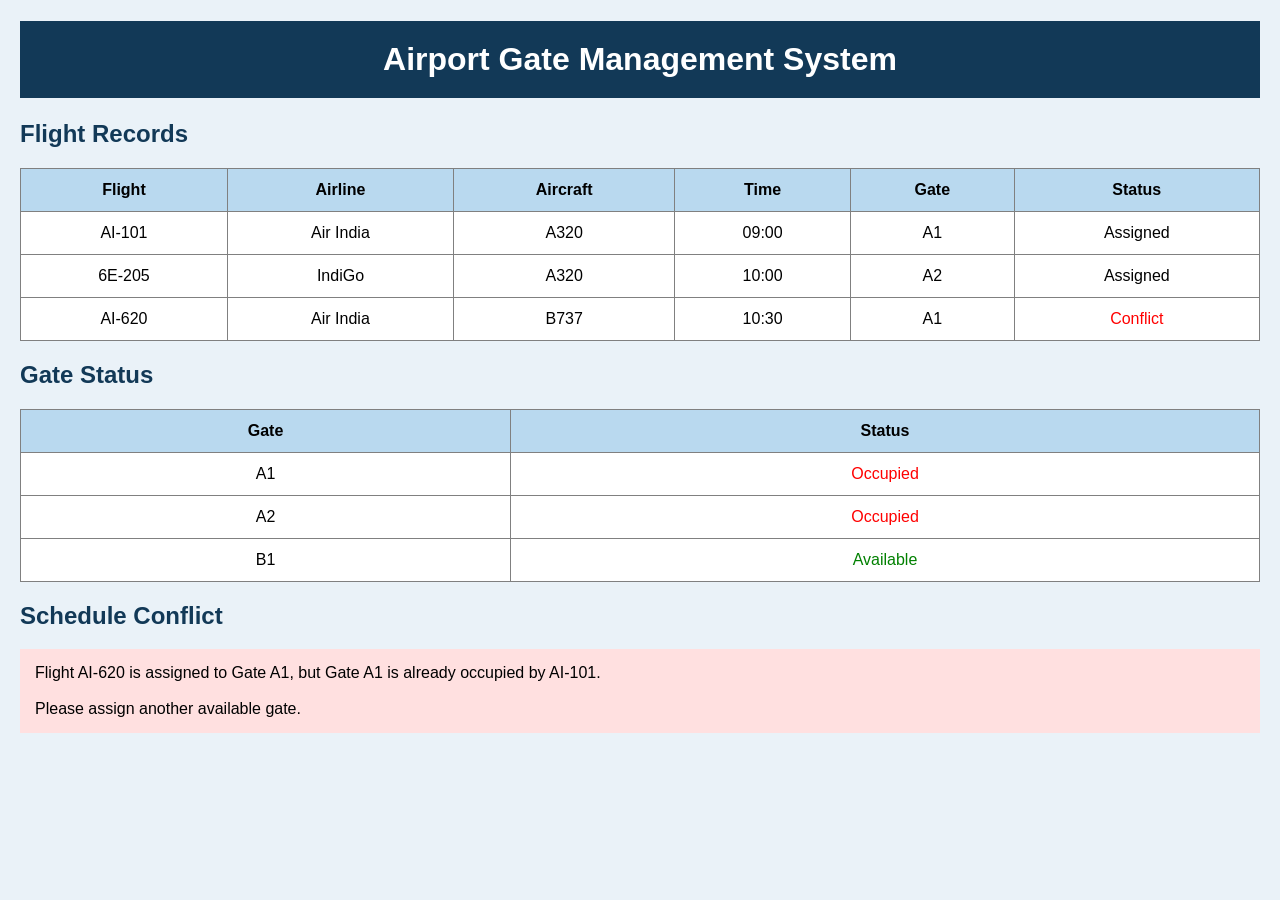
==== index.html @ 8107eac5 "Rename index1.html.html to index.html" ====
<!DOCTYPE html>
<html lang="en">
<head>
    <meta charset="UTF-8">
    <meta name="viewport" content="width=device-width, initial-scale=1.0">
    <link rel="stylesheet" href="styleproject.css">
    <title>Document</title>
</head>
<body>
    
<!DOCTYPE html>
<html>
<head>
    <title>Airport Gate Management</title>

    <style>
        body {
            font-family: Arial;
            background-color: #eaf2f8;
            margin: 20px;
        }

        h1 {
            background-color: #123957;
            color: white;
            padding: 20px;
            text-align: center;
        }

        h2 {
            color: #123957;
        }

        table {
            width: 100%;
            background-color: white;
            border-collapse: collapse;
        }

        th, td {
            padding: 12px;
            border: 1px solid gray;
            text-align: center;
        }

        th {
            background-color: #b9d9ef;
        }

        .available {
            color: green;
        }

        .occupied {
            color: red;
        }

        .alert {
            background-color: #ffe0e0;
            padding: 15px;
        }
    </style>
</head>

<body>

    <h1>Airport Gate Management System</h1>

    <h2>Flight Records</h2>

    <table>
        <tr>
            <th>Flight</th>
            <th>Airline</th>
            <th>Aircraft</th>
            <th>Time</th>
            <th>Gate</th>
            <th>Status</th>
        </tr>

        <tr>
            <td>AI-101</td>
            <td>Air India</td>
            <td>A320</td>
            <td>09:00</td>
            <td>A1</td>
            <td>Assigned</td>
        </tr>

        <tr>
            <td>6E-205</td>
            <td>IndiGo</td>
            <td>A320</td>
            <td>10:00</td>
            <td>A2</td>
            <td>Assigned</td>
        </tr>

        <tr>
            <td>AI-620</td>
            <td>Air India</td>
            <td>B737</td>
            <td>10:30</td>
            <td>A1</td>
            <td class="occupied">Conflict</td>
        </tr>
    </table>

    <h2>Gate Status</h2>

    <table>
        <tr>
            <th>Gate</th>
            <th>Status</th>
        </tr>

        <tr>
            <td>A1</td>
            <td class="occupied">Occupied</td>
        </tr>

        <tr>
            <td>A2</td>
            <td class="occupied">Occupied</td>
        </tr>

        <tr>
            <td>B1</td>
            <td class="available">Available</td>
        </tr>
    </table>

    <h2>Schedule Conflict</h2>

    <div class="alert">
        Flight AI-620 is assigned to Gate A1,
        but Gate A1 is already occupied by AI-101.

        <br><br>

        Please assign another available gate.
    </div>

</body>
</html>

</body>
</html>
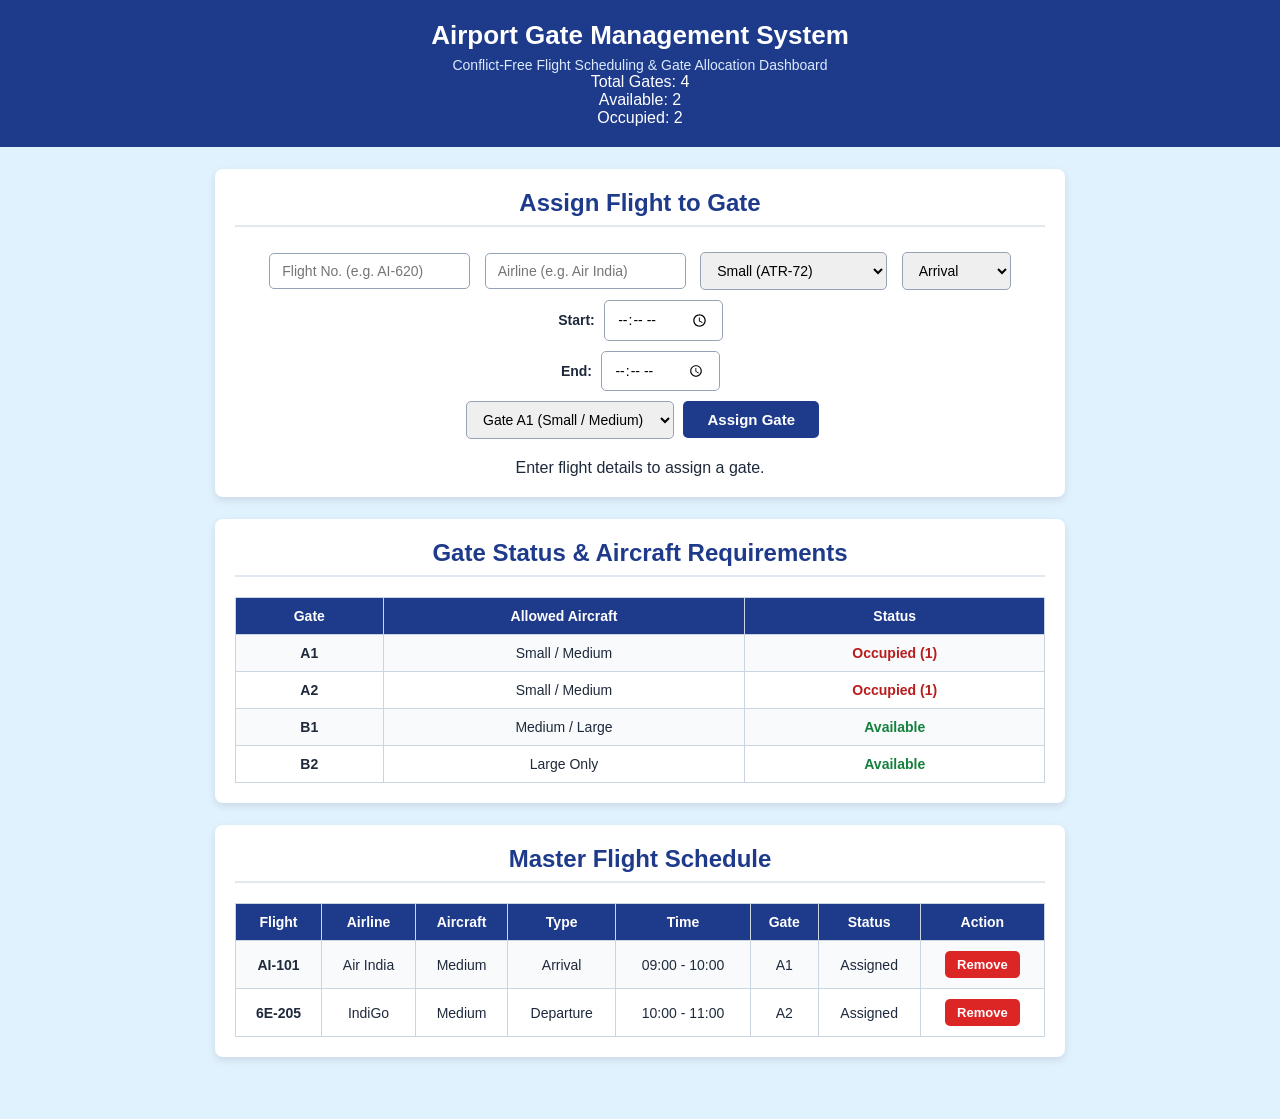
==== commit 3189f29f: "Refactor index.html for improved structure and clarity Removed duplicate HTML structure and added a " ====
--- a/index.html
+++ b/index.html
@@ -3,146 +3,132 @@
 <head>
     <meta charset="UTF-8">
     <meta name="viewport" content="width=device-width, initial-scale=1.0">
-    <link rel="stylesheet" href="styleproject.css">
-    <title>Document</title>
+    <title>Airport Gate Management System</title>
+    <link rel="stylesheet" href="style.css">
 </head>
 <body>
-    
-<!DOCTYPE html>
-<html>
-<head>
-    <title>Airport Gate Management</title>
 
-    <style>
-        body {
-            font-family: Arial;
-            background-color: #eaf2f8;
-            margin: 20px;
-        }
+    <header>
+        <h1>Airport Gate Management System</h1>
+        <p>Conflict-Free Flight Scheduling & Gate Allocation Dashboard</p>
+        <div class="stats">
+            <div class="stat-card">Total Gates: <span id="total-gates">4</span></div>
+            <div class="stat-card">Available: <span id="free-gates">2</span></div>
+            <div class="stat-card">Occupied: <span id="busy-gates">2</span></div>
+        </div>
+    </header>
 
-        h1 {
-            background-color: #123957;
-            color: white;
-            padding: 20px;
-            text-align: center;
-        }
+    <main class="container">
+        <!-- Section 1: Interactive Flight Assignment Form -->
+        <section class="box">
+            <h2>Assign Flight to Gate</h2>
+            <div class="form-grid">
+                <input type="text" id="flight" placeholder="Flight No. (e.g. AI-620)">
+                <input type="text" id="airline" placeholder="Airline (e.g. Air India)">
+                
+                <select id="aircraft">
+                    <option value="Small">Small (ATR-72)</option>
+                    <option value="Medium">Medium (A320 / B737)</option>
+                    <option value="Large">Large (B777 / A380)</option>
+                </select>
 
-        h2 {
-            color: #123957;
-        }
+                <select id="flightType">
+                    <option value="Arrival">Arrival</option>
+                    <option value="Departure">Departure</option>
+                </select>
 
-        table {
-            width: 100%;
-            background-color: white;
-            border-collapse: collapse;
-        }
+                <div class="time-group">
+                    <label>Start:</label>
+                    <input type="time" id="start">
+                </div>
 
-        th, td {
-            padding: 12px;
-            border: 1px solid gray;
-            text-align: center;
-        }
+                <div class="time-group">
+                    <label>End:</label>
+                    <input type="time" id="end">
+                </div>
 
-        th {
-            background-color: #b9d9ef;
-        }
+                <select id="gate">
+                    <option value="A1">Gate A1 (Small / Medium)</option>
+                    <option value="A2">Gate A2 (Small / Medium)</option>
+                    <option value="B1">Gate B1 (Medium / Large)</option>
+                    <option value="B2">Gate B2 (Large Only)</option>
+                </select>
 
-        .available {
-            color: green;
-        }
+                <button onclick="assign()">Assign Gate</button>
+            </div>
+            <div id="result" class="alert-box">Enter flight details to assign a gate.</div>
+        </section>
 
-        .occupied {
-            color: red;
-        }
+        <!-- Section 2: Live Gate Status & Compatibility -->
+        <section class="box">
+            <h2>Gate Status & Aircraft Requirements</h2>
+            <table>
+                <tr>
+                    <th>Gate</th>
+                    <th>Allowed Aircraft</th>
+                    <th>Status</th>
+                </tr>
+                <tr>
+                    <td><strong>A1</strong></td>
+                    <td>Small / Medium</td>
+                    <td id="status-A1" class="occupied">Occupied (1)</td>
+                </tr>
+                <tr>
+                    <td><strong>A2</strong></td>
+                    <td>Small / Medium</td>
+                    <td id="status-A2" class="occupied">Occupied (1)</td>
+                </tr>
+                <tr>
+                    <td><strong>B1</strong></td>
+                    <td>Medium / Large</td>
+                    <td id="status-B1" class="available">Available</td>
+                </tr>
+                <tr>
+                    <td><strong>B2</strong></td>
+                    <td>Large Only</td>
+                    <td id="status-B2" class="available">Available</td>
+                </tr>
+            </table>
+        </section>
 
-        .alert {
-            background-color: #ffe0e0;
-            padding: 15px;
-        }
-    </style>
-</head>
+        <!-- Section 3: Master Flight Records -->
+        <section class="box full-width">
+            <h2>Master Flight Schedule</h2>
+            <table id="flightTable">
+                <tr>
+                    <th>Flight</th>
+                    <th>Airline</th>
+                    <th>Aircraft</th>
+                    <th>Type</th>
+                    <th>Time</th>
+                    <th>Gate</th>
+                    <th>Status</th>
+                    <th>Action</th>
+                </tr>
+                <tr>
+                    <td><strong>AI-101</strong></td>
+                    <td>Air India</td>
+                    <td>Medium</td>
+                    <td>Arrival</td>
+                    <td>09:00 - 10:00</td>
+                    <td>A1</td>
+                    <td><span class="badge-ok">Assigned</span></td>
+                    <td><button class="del-btn" onclick="removeFlight(this, 'AI-101', 'A1')">Remove</button></td>
+                </tr>
+                <tr>
+                    <td><strong>6E-205</strong></td>
+                    <td>IndiGo</td>
+                    <td>Medium</td>
+                    <td>Departure</td>
+                    <td>10:00 - 11:00</td>
+                    <td>A2</td>
+                    <td><span class="badge-ok">Assigned</span></td>
+                    <td><button class="del-btn" onclick="removeFlight(this, '6E-205', 'A2')">Remove</button></td>
+                </tr>
+            </table>
+        </section>
+    </main>
 
-<body>
-
-    <h1>Airport Gate Management System</h1>
-
-    <h2>Flight Records</h2>
-
-    <table>
-        <tr>
-            <th>Flight</th>
-            <th>Airline</th>
-            <th>Aircraft</th>
-            <th>Time</th>
-            <th>Gate</th>
-            <th>Status</th>
-        </tr>
-
-        <tr>
-            <td>AI-101</td>
-            <td>Air India</td>
-            <td>A320</td>
-            <td>09:00</td>
-            <td>A1</td>
-            <td>Assigned</td>
-        </tr>
-
-        <tr>
-            <td>6E-205</td>
-            <td>IndiGo</td>
-            <td>A320</td>
-            <td>10:00</td>
-            <td>A2</td>
-            <td>Assigned</td>
-        </tr>
-
-        <tr>
-            <td>AI-620</td>
-            <td>Air India</td>
-            <td>B737</td>
-            <td>10:30</td>
-            <td>A1</td>
-            <td class="occupied">Conflict</td>
-        </tr>
-    </table>
-
-    <h2>Gate Status</h2>
-
-    <table>
-        <tr>
-            <th>Gate</th>
-            <th>Status</th>
-        </tr>
-
-        <tr>
-            <td>A1</td>
-            <td class="occupied">Occupied</td>
-        </tr>
-
-        <tr>
-            <td>A2</td>
-            <td class="occupied">Occupied</td>
-        </tr>
-
-        <tr>
-            <td>B1</td>
-            <td class="available">Available</td>
-        </tr>
-    </table>
-
-    <h2>Schedule Conflict</h2>
-
-    <div class="alert">
-        Flight AI-620 is assigned to Gate A1,
-        but Gate A1 is already occupied by AI-101.
-
-        <br><br>
-
-        Please assign another available gate.
-    </div>
-
+    <script src="script.js"></script>
 </body>
 </html>
-
-</body>
-</html>
--- a/style.css
+++ b/style.css
@@ -0,0 +1,132 @@
+* {
+    box-sizing: border-box;
+    font-family: Arial, sans-serif;
+}
+
+body {
+    background-color: #e0f2fe;
+    margin: 0;
+    padding-bottom: 40px;
+    text-align: center;
+    color: #1e293b;
+}
+
+header {
+    background-color: #1e3a8a;
+    color: white;
+    padding: 20px 15px;
+}
+
+header h1 {
+    margin: 0 0 6px 0;
+    font-size: 26px;
+}
+
+header p {
+    margin: 0;
+    font-size: 14px;
+    color: #dbeafe;
+}
+
+.box {
+    background-color: white;
+    width: 90%;
+    max-width: 850px;
+    margin: 22px auto;
+    padding: 20px;
+    border-radius: 8px;
+    box-shadow: 0 3px 8px rgba(0, 0, 0, 0.1);
+}
+
+h2 {
+    color: #1e3a8a;
+    margin-top: 0;
+    border-bottom: 2px solid #e2e8f0;
+    padding-bottom: 8px;
+}
+
+input, select {
+    padding: 9px 12px;
+    margin: 5px;
+    border: 1px solid #94a3b8;
+    border-radius: 5px;
+    font-size: 14px;
+}
+
+label {
+    font-weight: bold;
+    font-size: 14px;
+    margin-left: 6px;
+}
+
+button {
+    background-color: #1e3a8a;
+    color: white;
+    border: none;
+    padding: 10px 24px;
+    font-size: 15px;
+    font-weight: bold;
+    border-radius: 5px;
+    cursor: pointer;
+}
+
+button:hover {
+    background-color: #2563eb;
+}
+
+.del-btn {
+    background-color: #dc2626;
+    padding: 6px 12px;
+    font-size: 13px;
+}
+
+.del-btn:hover {
+    background-color: #b91c1c;
+}
+
+#result {
+    margin-top: 15px;
+    font-size: 16px;
+}
+
+table {
+    width: 100%;
+    border-collapse: collapse;
+    margin-top: 10px;
+}
+
+th {
+    background-color: #1e3a8a;
+    color: white;
+    padding: 10px;
+}
+
+td, th {
+    border: 1px solid #cbd5e1;
+    padding: 10px;
+    font-size: 14px;
+}
+
+tr:nth-child(even) {
+    background-color: #f8fafc;
+}
+
+.available {
+    color: #15803d;
+    font-weight: bold;
+}
+
+.occupied {
+    color: #b91c1c;
+    font-weight: bold;
+}
+
+@media (max-width: 600px) {
+    input, select {
+        width: 90%;
+    }
+    td, th {
+        padding: 6px;
+        font-size: 12px;
+    }
+}
